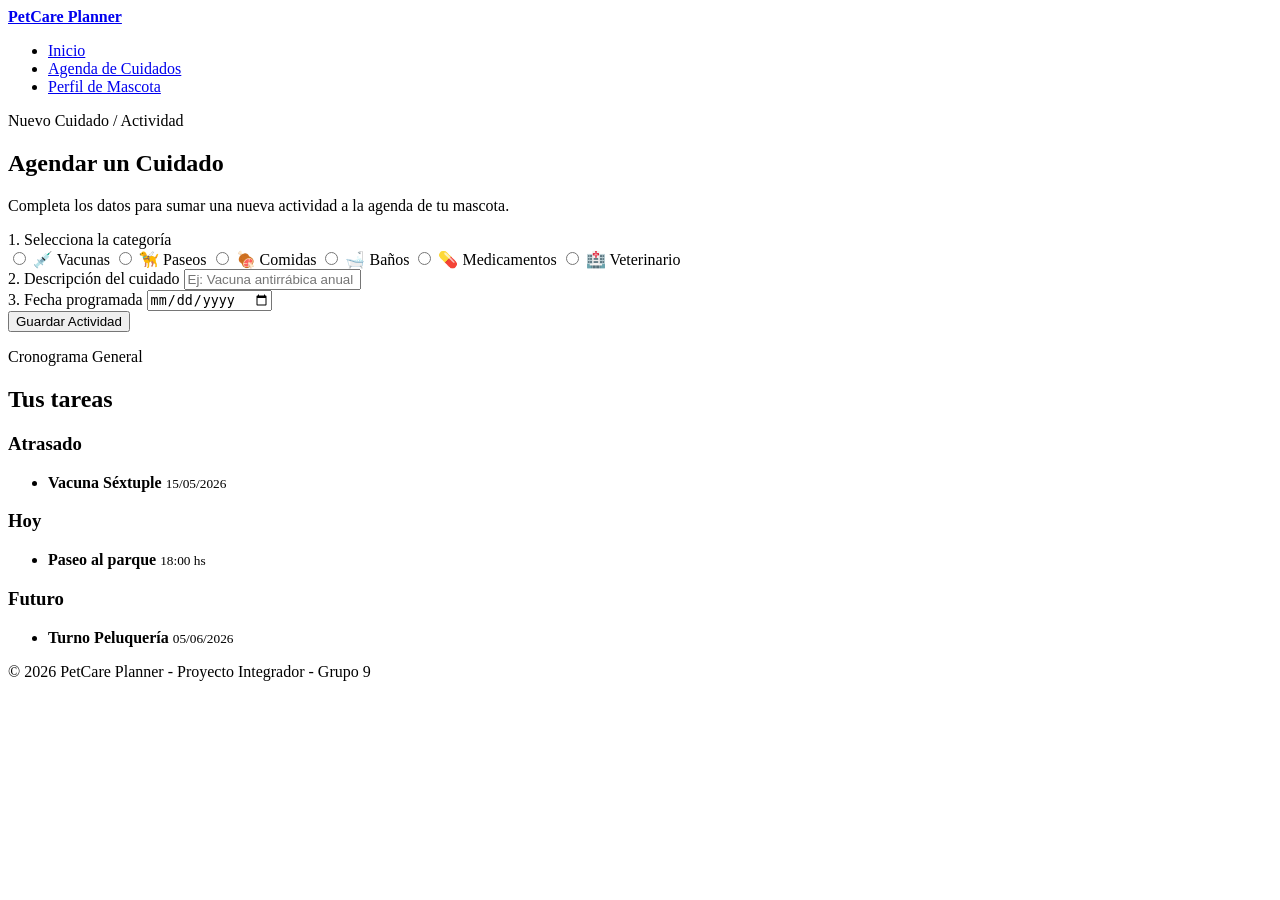
==== pages/agenda.html @ 50a07dba "feat: estructura agenda.html cuidados" ====
<!DOCTYPE html>
<html lang="es">
<head>
    <meta charset="UTF-8">
    <meta name="viewport" content="width=device-width, initial-scale=1.0">
    <title>Agenda de Cuidados - PetCare Planner</title>
    <link rel="stylesheet" href="../assets/css/agenda.css">
    
</head>
<body>
    
    <header>
        <nav>
            <a href="../index.html"><strong>PetCare Planner</strong></a>
            <ul>
                <li><a href="../index.html">Inicio</a></li>
                <li><a href="#" aria-current="page">Agenda de Cuidados</a></li>
                <li><a href="./perfil.html">Perfil de Mascota</a></li>
            </ul>
        </nav>
    </header>

    <main>
        <!-- COLUMNA 1: Formulario (Izquierda) -->
        <section id="agenda-seccion" class="columna-izquierda">
            <p class="eyebrow">Nuevo Cuidado / Actividad</p>
            <h1 id="page-title">Agendar un <span>Cuidado</span></h1>
            <p class="intro">Completa los datos para sumar una nueva actividad a la agenda de tu mascota.</p>

            <form id="form-actividad" class="task-form form-agenda" aria-label="Formulario para agendar nuevo cuidado">
                
                <!-- Categoría -->
                <div class="form-field campo-completo">
                    <label>1. Selecciona la categoría</label>
                    <div class="categorias-grid">
                        <label class="categoria-btn"><input type="radio" name="categoria" value="vacunas" required> 💉 Vacunas</label>
                        <label class="categoria-btn"><input type="radio" name="categoria" value="paseos"> 🦮 Paseos</label>
                        <label class="categoria-btn"><input type="radio" name="categoria" value="comidas"> 🍖 Comidas</label>
                        <label class="categoria-btn"><input type="radio" name="categoria" value="banos"> 🛁 Baños</label>
                        <label class="categoria-btn"><input type="radio" name="categoria" value="medicamentos"> 💊 Medicamentos</label>
                        <label class="categoria-btn"><input type="radio" name="categoria" value="veterinario"> 🏥 Veterinario</label>
                    </div>
                </div>

                <!-- Descripción -->
                <div class="form-field campo-completo">
                    <label for="descripcion">2. Descripción del cuidado</label>
                    <input id="descripcion" name="descripcion" type="text" placeholder="Ej: Vacuna antirrábica anual" required>
                </div>

                <!-- Fecha -->
                <div class="form-field campo-completo">
                    <label for="fecha">3. Fecha programada</label>
                    <input id="fecha" name="fecha" type="date" required>
                </div>

                <button class="primary-action btn-guardar" type="submit">Guardar Actividad</button>
            </form>
        </section>

        <!-- COLUMNA 2: Cronograma / Semáforo (Derecha) -->
        <aside class="preview-card columna-derecha" aria-labelledby="preview-title">
            <header class="preview-head">
                <p class="eyebrow">Cronograma General</p>
                <h2 id="preview-title">Tus tareas</h2>
            </header>

            <div class="contenedor-semaforo">
                <!-- Atrasado -->
                <article id="tareas-vencidas" class="card-estado card-atrasado">
                    <h3>Atrasado</h3>
                    <ul class="task-list" data-task-group="vencidas">
                        <li>
                            <div>
                                <strong>Vacuna Séxtuple</strong>
                                <small>15/05/2026</small>
                            </div>
                            <div class="pulse-dot dot-atrasado"></div>
                        </li>
                    </ul>
                </article>

                <!-- Hoy -->
                <article id="tareas-hoy" class="card-estado card-hoy">
                    <h3>Hoy</h3>
                    <ul class="task-list" data-task-group="hoy">
                        <li>
                            <div>
                                <strong>Paseo al parque</strong>
                                <small>18:00 hs</small>
                            </div>
                            <div class="pulse-dot dot-hoy"></div>
                        </li>
                    </ul>
                </article>

                <!-- Futuro -->
                <article id="tareas-futuras" class="card-estado card-futuro">
                    <h3>Futuro</h3>
                    <ul class="task-list" data-task-group="futuras">
                        <li>
                            <div>
                                <strong>Turno Peluquería</strong>
                                <small>05/06/2026</small>
                            </div>
                            <div class="pulse-dot dot-futuro"></div>
                        </li>
                    </ul>
                </article>
            </div>
        </aside>
    </main>

    <footer>
        <p>&copy; 2026 PetCare Planner - Proyecto Integrador - Grupo 9</p>
    </footer>

</body>
</html>
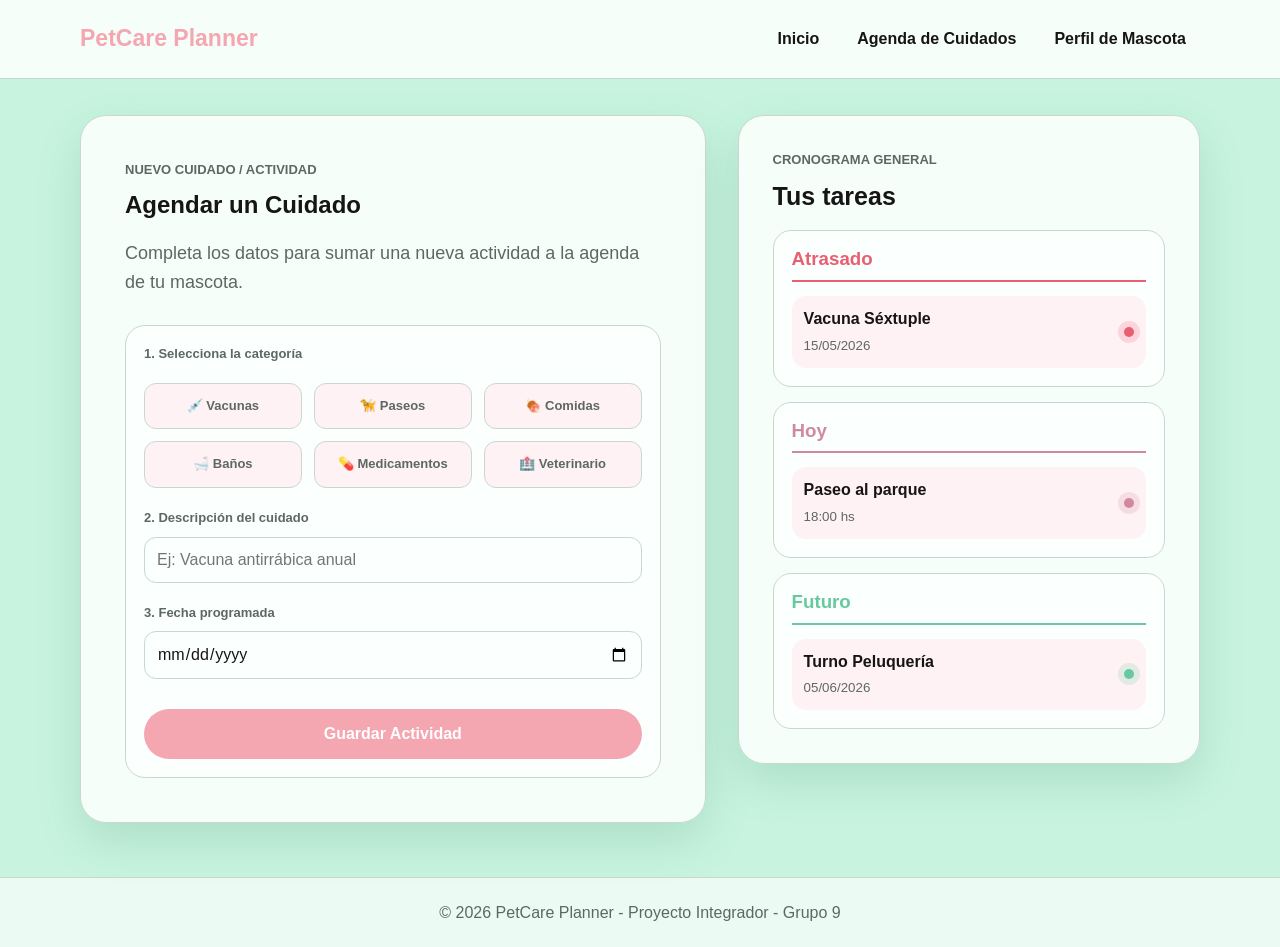
==== commit 63778622: "feat: arreglo en agenda.html modo oscuro" ====
--- a/pages/agenda.html
+++ b/pages/agenda.html
@@ -115,5 +115,7 @@
         <p>&copy; 2026 PetCare Planner - Proyecto Integrador - Grupo 9</p>
     </footer>
 
+    <script src="../assets/js/theme.js"></script>
+    <script src="assets/js/main.js"></script>
 </body>
 </html>
--- a/assets/css/agenda.css
+++ b/assets/css/agenda.css
@@ -0,0 +1,400 @@
+/* =========================================
+ 1. ESTILOS GLOBALES (El código de tu compañera)
+  ========================================= */
+:root {
+    --fondo: #c8f4df;
+    --panel: #fbfffd;
+    --panel-transparente: rgba(251, 255, 253, 0.9);
+    --panel-suave: #fff2f5;
+    --texto: #171416;
+    --texto-suave: #5e6862;
+    --rosa: #f4a6b1;
+    --rosa-fuerte: #e95f72;
+    --verde: #69c99e;
+    --linea: #c9d8cf;
+    --sombra: 0 18px 45px rgba(38, 111, 79, 0.16);
+}
+
+* {
+    box-sizing: border-box;
+    margin: 0;
+    padding: 0;
+}
+
+html {
+    scroll-behavior: smooth;
+}
+
+body {
+    min-height: 100vh;
+    font-family: Arial, Helvetica, sans-serif;
+    line-height: 1.6;
+    background: var(--fondo);
+    color: var(--texto);
+}
+
+button,
+input,
+select {
+    font: inherit;
+}
+
+button {
+    border: 0;
+    cursor: pointer;
+}
+
+header {
+    position: sticky;
+    top: 0;
+    z-index: 10;
+    border-bottom: 1px solid var(--linea);
+    background: var(--panel-transparente);
+    backdrop-filter: blur(14px);
+}
+
+nav {
+    display: flex;
+    align-items: center;
+    justify-content: space-between;
+    gap: 24px;
+    width: min(1120px, calc(100% - 40px));
+    margin: 0 auto;
+    padding: 18px 0;
+}
+
+nav a {
+    color: var(--texto);
+    text-decoration: none;
+}
+
+nav strong {
+    color: var(--rosa);
+    font-size: 23px;
+}
+
+nav ul {
+    display: flex;
+    align-items: center;
+    gap: 10px;
+    list-style: none;
+}
+
+nav li a {
+    display: inline-flex;
+    align-items: center;
+    min-height: 40px;
+    padding: 8px 14px;
+    border-radius: 999px;
+    font-weight: 700;
+}
+
+nav li a:hover,
+nav li a:focus-visible {
+    color: var(--rosa-fuerte);
+    background: var(--panel-suave);
+    outline: none;
+}
+
+main {
+    display: grid;
+    grid-template-columns: minmax(0, 1.15fr) minmax(300px, 0.85fr);
+    align-items: stretch;
+    gap: 32px;
+    width: min(1120px, calc(100% - 40px));
+    margin: 0 auto;
+    padding: 36px 0 54px;
+}
+
+.preview-card {
+    border: 1px solid var(--linea);
+    border-radius: 26px;
+    background: var(--panel-transparente);
+    box-shadow: var(--sombra);
+}
+
+.eyebrow {
+    margin-bottom: 12px;
+    color: var(--texto-suave);
+    font-size: 13px;
+    font-weight: 800;
+    letter-spacing: 0;
+    text-transform: uppercase;
+}
+
+h1,
+h2,
+h3 {
+    line-height: 1.12; 
+}
+
+h1 {
+    /* max-width: 740px; */
+    /* font-size: clamp(38px, 5vw, 64px); */
+}
+
+h1 span {
+    color: var();
+}
+
+.intro {
+    max-width: 690px;
+    margin-top: 20px;
+    color: var(--texto-suave);
+    font-size: 18px;
+}
+
+.primary-action {
+    display: inline-flex;
+    align-items: center;
+    justify-content: center;
+    min-height: 46px;
+    padding: 12px 22px;
+    border-radius: 999px;
+    font-weight: 800;
+    color: #ffffff;
+    background: var(--rosa);
+}
+
+.task-form {
+    display: grid;
+    grid-template-columns: repeat(3, minmax(0, 1fr));
+    align-items: end;
+    gap: 14px;
+    margin-top: 26px;
+    padding: 18px;
+    border: 1px solid var(--linea);
+    border-radius: 20px;
+    background: var(--panel);
+}
+
+.form-field {
+    display: grid;
+    gap: 8px;
+    min-width: 0;
+}
+
+.task-form label {
+    color: var(--texto-suave);
+    font-size: 13px;
+    font-weight: 800;
+}
+
+.task-form input,
+.task-form select {
+    width: 100%;
+    min-width: 0;
+    min-height: 42px;
+    padding: 9px 12px;
+    border: 1px solid var(--linea);
+    border-radius: 12px;
+    color: var(--texto);
+    background: var(--panel);
+}
+
+.task-form button {
+    grid-column: 1 / -1;
+}
+
+.preview-card {
+    display: flex;
+    flex-direction: column;
+    min-height: 406px;
+    padding: 34px;
+}
+
+.preview-card .preview-head {
+    position: static;
+    border: 0;
+    background: transparent;
+    backdrop-filter: none;
+}
+
+.preview-head h2 {
+    font-size: 25px;
+}
+
+.pulse-dot {
+    width: 10px;
+    height: 10px;
+    border-radius: 50%;
+    background: var(--verde);
+    box-shadow: 0 0 0 6px rgba(105, 201, 158, 0.2);
+}
+
+footer {
+    padding: 22px;
+    border-top: 1px solid var(--linea);
+    color: var(--texto-suave);
+    background: rgba(251, 255, 253, 0.7);
+    text-align: center;
+}
+
+/* =========================================
+           2. ESTILOS ESPECÍFICOS DE LA AGENDA
+           ========================================= */
+#agenda-seccion {
+    border: 1px solid var(--linea);
+    border-radius: 26px;
+    background: var(--panel-transparente);
+    box-shadow: var(--sombra);
+    padding: 44px;
+}
+
+/* Forzamos el layout en dos columnas para escritorio */
+.columna-izquierda {
+    grid-column: 1;
+    align-self: start;
+}
+
+.columna-derecha {
+    grid-column: 2;
+    height: fit-content;
+}
+
+.form-agenda {
+    display: flex !important;
+    flex-direction: column;
+    gap: 20px;
+    margin-top: 28px;
+}
+
+.campo-completo {
+    width: 100%;
+}
+
+.btn-guardar {
+    margin-top: 10px;
+    width: 100%;
+}
+
+/* Grilla de Categorías del Boceto */
+.categorias-grid {
+    display: grid;
+    grid-template-columns: repeat(3, 1fr);
+    gap: 12px;
+    margin-top: 10px;
+}
+
+.categoria-btn {
+    background: var(--panel-suave);
+    border: 1px solid var(--linea);
+    border-radius: 12px;
+    padding: 12px 8px;
+    text-align: center;
+    cursor: pointer;
+    transition: all 0.3s ease;
+    color: var(--texto-suave);
+    font-weight: bold;
+    font-size: 13px;
+    display: flex;
+    align-items: center;
+    justify-content: center;
+    gap: 6px;
+}
+
+.categoria-btn:hover {
+    background: var(--panel);
+    border-color: var(--rosa);
+    color: var(--texto);
+}
+
+.categoria-btn input {
+    display: none;
+}
+
+/* Botón seleccionado en verde */
+.categoria-btn:has(input:checked) {
+    background: var(--verde);
+    color: #ffffff;
+    border-color: var(--verde);
+    box-shadow: 0 4px 10px rgba(105, 201, 158, 0.3);
+}
+
+/* Semáforo del Cronograma */
+.contenedor-semaforo {
+    display: flex;
+    flex-direction: column;
+    gap: 15px;
+    margin-top: 20px;
+}
+
+.card-estado {
+    padding: 18px;
+    border: 1px solid var(--linea);
+    border-radius: 18px;
+    background: var(--panel);
+}
+
+.card-estado h3 {
+    margin-bottom: 14px;
+    padding-bottom: 10px;
+    border-bottom: 2px solid currentColor;
+}
+
+.card-atrasado h3 {
+    color: var(--rosa-fuerte);
+}
+
+.dot-atrasado {
+    background: var(--rosa-fuerte) !important;
+    box-shadow: 0 0 0 6px rgba(233, 95, 114, 0.2) !important;
+}
+
+.card-hoy h3 {
+    color: #cf89a1;
+}
+
+.dot-hoy {
+    background: #cf89a1 !important;
+    box-shadow: 0 0 0 6px rgba(207, 137, 161, 0.2) !important;
+}
+
+.card-futuro h3 {
+    color: var(--verde);
+}
+
+.task-list {
+    display: grid;
+    gap: 10px;
+    list-style: none;
+}
+
+.task-list li {
+    display: flex;
+    align-items: center;
+    justify-content: space-between;
+    gap: 12px;
+    padding: 10px 12px;
+    border-radius: 14px;
+    background: var(--panel-suave);
+}
+
+.task-list strong {
+    display: block;
+}
+
+.task-list small {
+    color: var(--texto-suave);
+}
+
+/* Responsive Mobile */
+@media (max-width: 860px) {
+    main {
+        grid-template-columns: 1fr;
+    }
+
+    .columna-izquierda,
+    .columna-derecha {
+        grid-column: 1 / -1;
+    }
+
+    .categorias-grid {
+        grid-template-columns: repeat(2, 1fr);
+    }
+
+    nav {
+        flex-direction: column;
+        align-items: flex-start;
+    }
+}
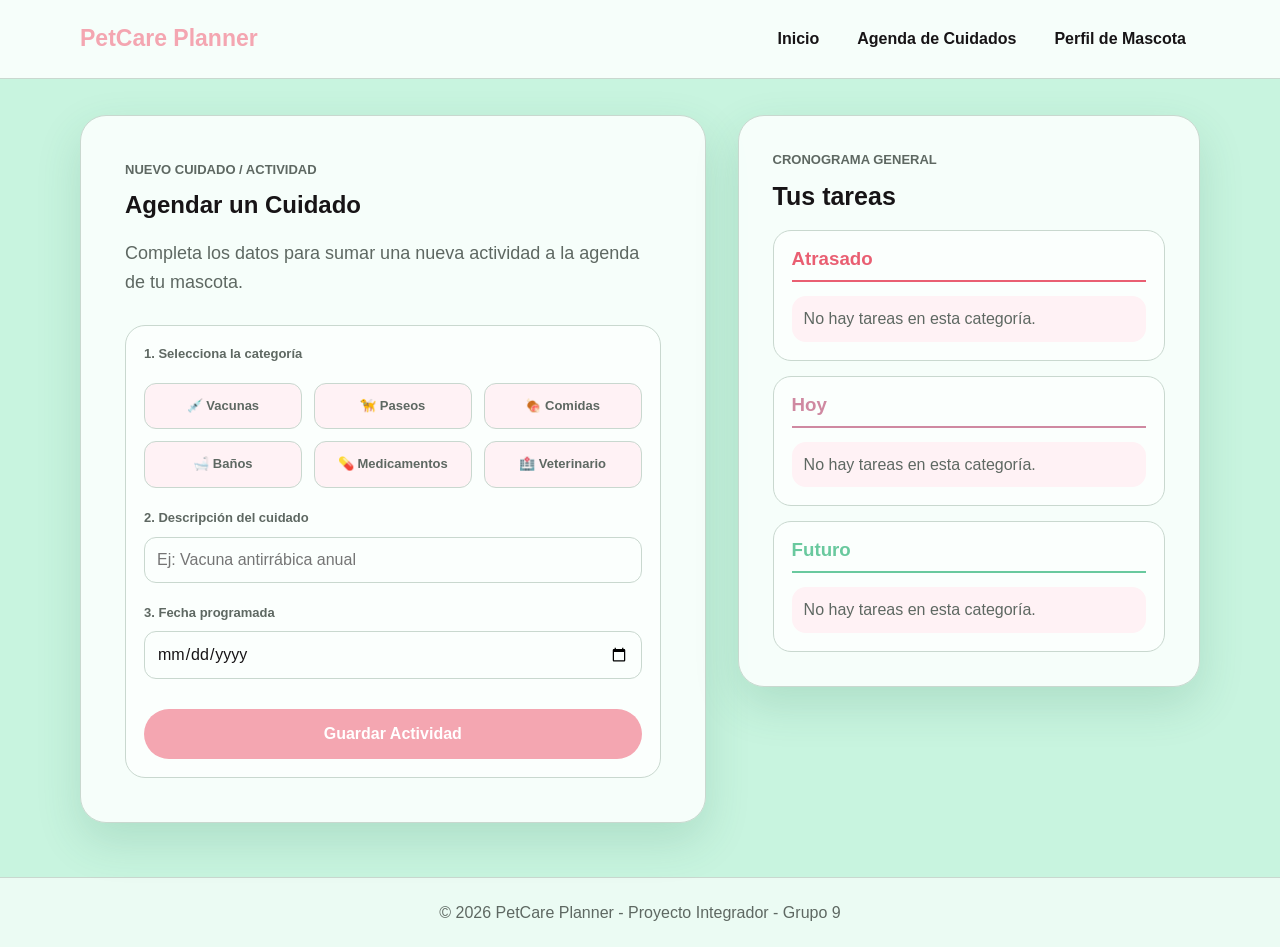
==== commit f73617a7: "feat: vinculando html con js" ====
--- a/pages/agenda.html
+++ b/pages/agenda.html
@@ -54,6 +54,7 @@
                     <input id="fecha" name="fecha" type="date" required>
                 </div>
 
+                <!-- Boton guardar -->
                 <button class="primary-action btn-guardar" type="submit">Guardar Actividad</button>
             </form>
         </section>
@@ -116,6 +117,7 @@
     </footer>
 
     <script src="../assets/js/theme.js"></script>
-    <script src="assets/js/main.js"></script>
+    <!-- <script src="assets/js/main.js"></script> -->
+    <script src="../assets/js/agenda.js"></script>
 </body>
 </html>
--- a/assets/css/agenda.css
+++ b/assets/css/agenda.css
@@ -33,6 +33,20 @@
     color: var(--texto);
 }
 
+body.dark-mode { 
+            --fondo: #17231f; 
+            --panel: #20322d; 
+            --panel-transparente: rgba(32, 50, 45, 0.94); 
+            --panel-suave: #2b4039; 
+            --texto: #f8fbf8; 
+            --texto-suave: #d4e2dc; 
+            --rosa: #ffa1b2; 
+            --rosa-fuerte: #ff8094; 
+            --verde: #78d9ac; 
+            --linea: #3e544d; 
+            --sombra: 0 18px 45px rgba(0, 0, 0, 0.28); 
+        }
+
 button,
 input,
 select {
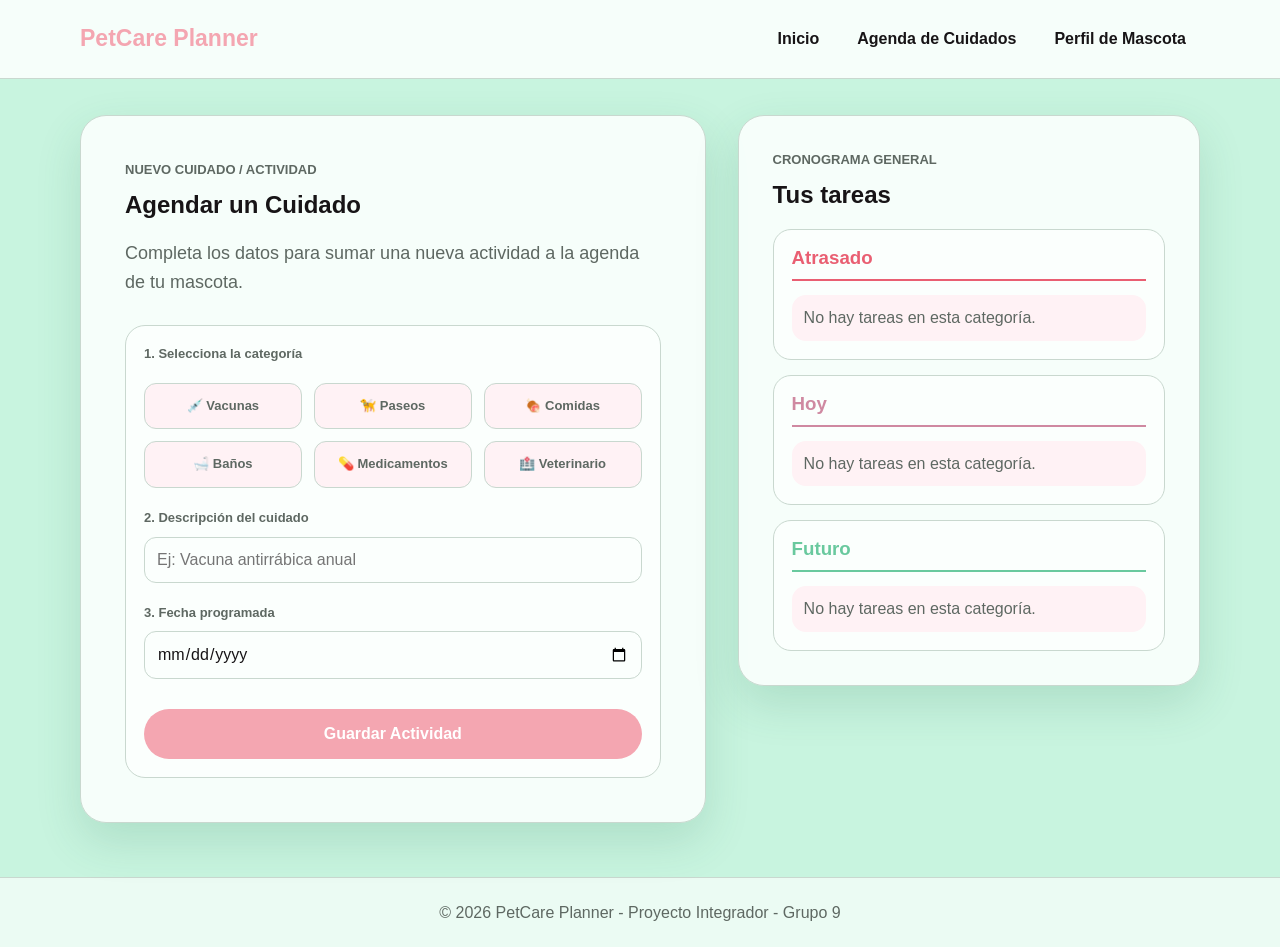
==== commit 1a2090a8: "feat: corrección del aside en dekstop" ====
--- a/pages/agenda.html
+++ b/pages/agenda.html
@@ -61,10 +61,10 @@
 
         <!-- COLUMNA 2: Cronograma / Semáforo (Derecha) -->
         <aside class="preview-card columna-derecha" aria-labelledby="preview-title">
-            <header class="preview-head">
+            <!-- <header class="preview-head"> -->
                 <p class="eyebrow">Cronograma General</p>
                 <h2 id="preview-title">Tus tareas</h2>
-            </header>
+            <!-- </header> -->
 
             <div class="contenedor-semaforo">
                 <!-- Atrasado -->
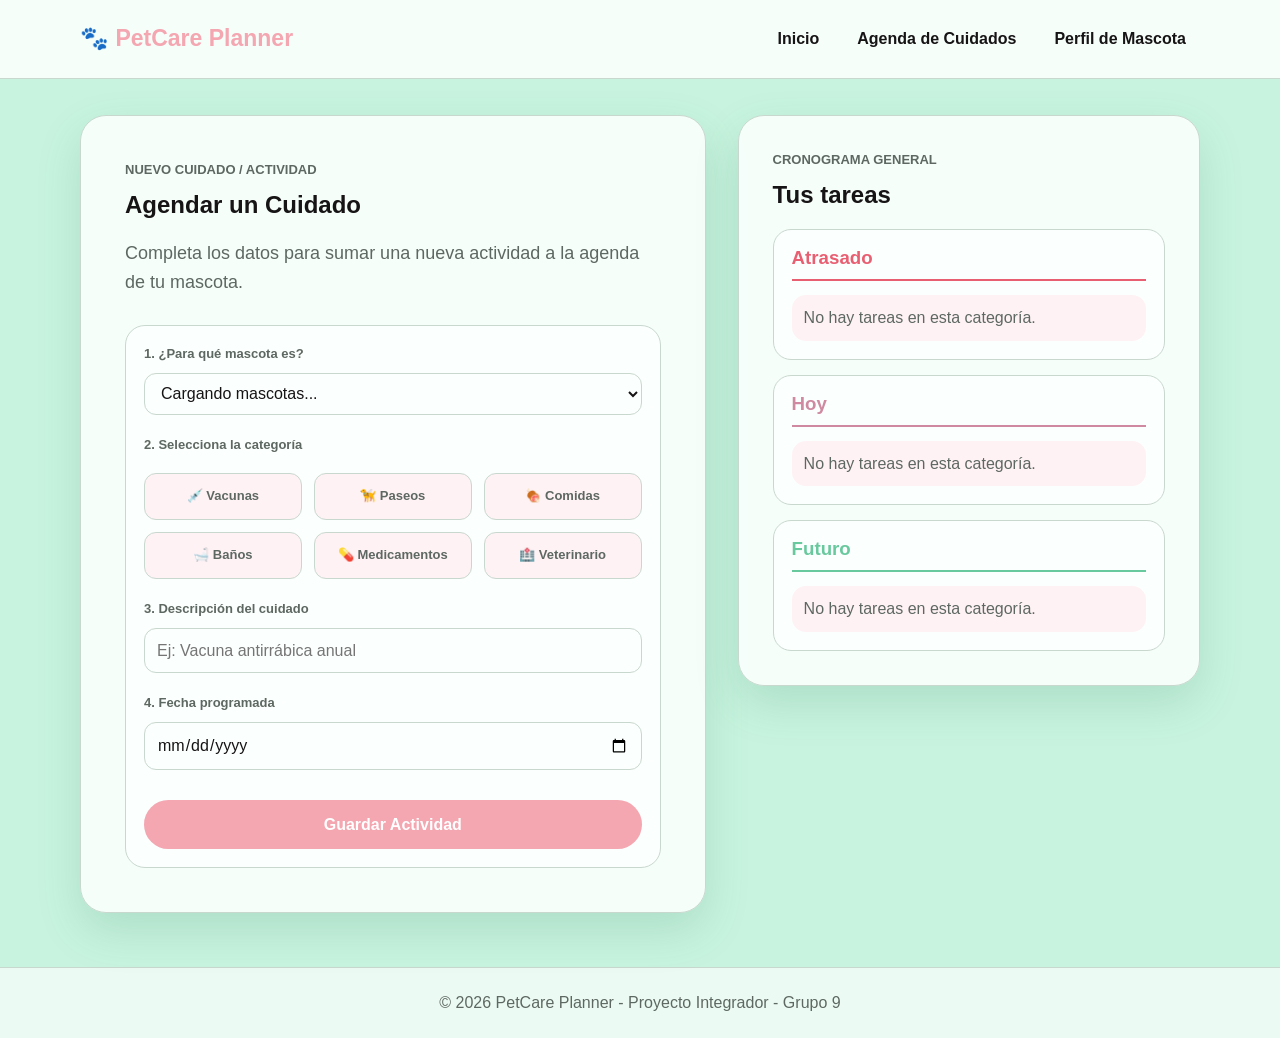
==== commit 38e36ca6: "docs,chore: add icon and update README" ====
--- a/pages/agenda.html
+++ b/pages/agenda.html
@@ -5,13 +5,13 @@
     <meta name="viewport" content="width=device-width, initial-scale=1.0">
     <title>Agenda de Cuidados - PetCare Planner</title>
     <link rel="stylesheet" href="../assets/css/agenda.css">
-    
+    <link rel="icon" type="image/png" href="../assets/img/my-icon.png">
 </head>
 <body>
     
     <header>
         <nav>
-            <a href="../index.html"><strong>PetCare Planner</strong></a>
+            <a href="../index.html"><strong>🐾 PetCare Planner</strong></a>
             <ul>
                 <li><a href="../index.html">Inicio</a></li>
                 <li><a href="#" aria-current="page">Agenda de Cuidados</a></li>
@@ -28,10 +28,16 @@
             <p class="intro">Completa los datos para sumar una nueva actividad a la agenda de tu mascota.</p>
 
             <form id="form-actividad" class="task-form form-agenda" aria-label="Formulario para agendar nuevo cuidado">
-                
-                <!-- Categoría -->
+    
                 <div class="form-field campo-completo">
-                    <label>1. Selecciona la categoría</label>
+                    <label for="mascota-select">1. ¿Para qué mascota es?</label>
+                    <select id="mascota-select" name="mascota" required>
+                        <option value="" disabled selected>Cargando mascotas...</option>
+                        </select>
+                </div>
+
+                <div class="form-field campo-completo">
+                    <label>2. Selecciona la categoría</label>
                     <div class="categorias-grid">
                         <label class="categoria-btn"><input type="radio" name="categoria" value="vacunas" required> 💉 Vacunas</label>
                         <label class="categoria-btn"><input type="radio" name="categoria" value="paseos"> 🦮 Paseos</label>
@@ -42,19 +48,16 @@
                     </div>
                 </div>
 
-                <!-- Descripción -->
                 <div class="form-field campo-completo">
-                    <label for="descripcion">2. Descripción del cuidado</label>
+                    <label for="descripcion">3. Descripción del cuidado</label>
                     <input id="descripcion" name="descripcion" type="text" placeholder="Ej: Vacuna antirrábica anual" required>
                 </div>
 
-                <!-- Fecha -->
                 <div class="form-field campo-completo">
-                    <label for="fecha">3. Fecha programada</label>
+                    <label for="fecha">4. Fecha programada</label>
                     <input id="fecha" name="fecha" type="date" required>
                 </div>
 
-                <!-- Boton guardar -->
                 <button class="primary-action btn-guardar" type="submit">Guardar Actividad</button>
             </form>
         </section>
--- a/assets/css/agenda.css
+++ b/assets/css/agenda.css
@@ -1,6 +1,3 @@
-/* =========================================
- 1. ESTILOS GLOBALES (El código de tu compañera)
-  ========================================= */
 :root {
     --fondo: #c8f4df;
     --panel: #fbfffd;
@@ -141,16 +138,16 @@
 h3 {
     line-height: 1.12; 
 }
-
+/*
 h1 {
-    /* max-width: 740px; */
-    /* font-size: clamp(38px, 5vw, 64px); */
+    max-width: 740px; 
+    font-size: clamp(38px, 5vw, 64px); 
 }
 
 h1 span {
-    color: var();
-}
-
+    color: var(--rosa);
+}
+*/
 .intro {
     max-width: 690px;
     margin-top: 20px;
@@ -244,9 +241,7 @@
     text-align: center;
 }
 
-/* =========================================
-           2. ESTILOS ESPECÍFICOS DE LA AGENDA
-           ========================================= */
+/* ESTILOS ESPECÍFICOS DE LA AGENDA */
 #agenda-seccion {
     border: 1px solid var(--linea);
     border-radius: 26px;
@@ -411,4 +406,21 @@
         flex-direction: column;
         align-items: flex-start;
     }
-}+
+    nav ul {
+        flex-direction: column; /* Apila los botones uno debajo del otro */
+        align-items: stretch; 
+        width: 100%;
+        padding-top: 10px;
+    }
+
+    nav {
+        position: sticky !important;
+        top: 0 !important;
+        z-index: 999 !important; /* Obliga al menú a estar siempre por encima del contenido */
+        background: var(--panel-transparente) !important;
+        backdrop-filter: blur(16px) !important;
+        -webkit-backdrop-filter: blur(16px) !important; /* Soporte extra para que el vidrio borroso funcione en celulares Safari/iPhone */
+    }
+}
+
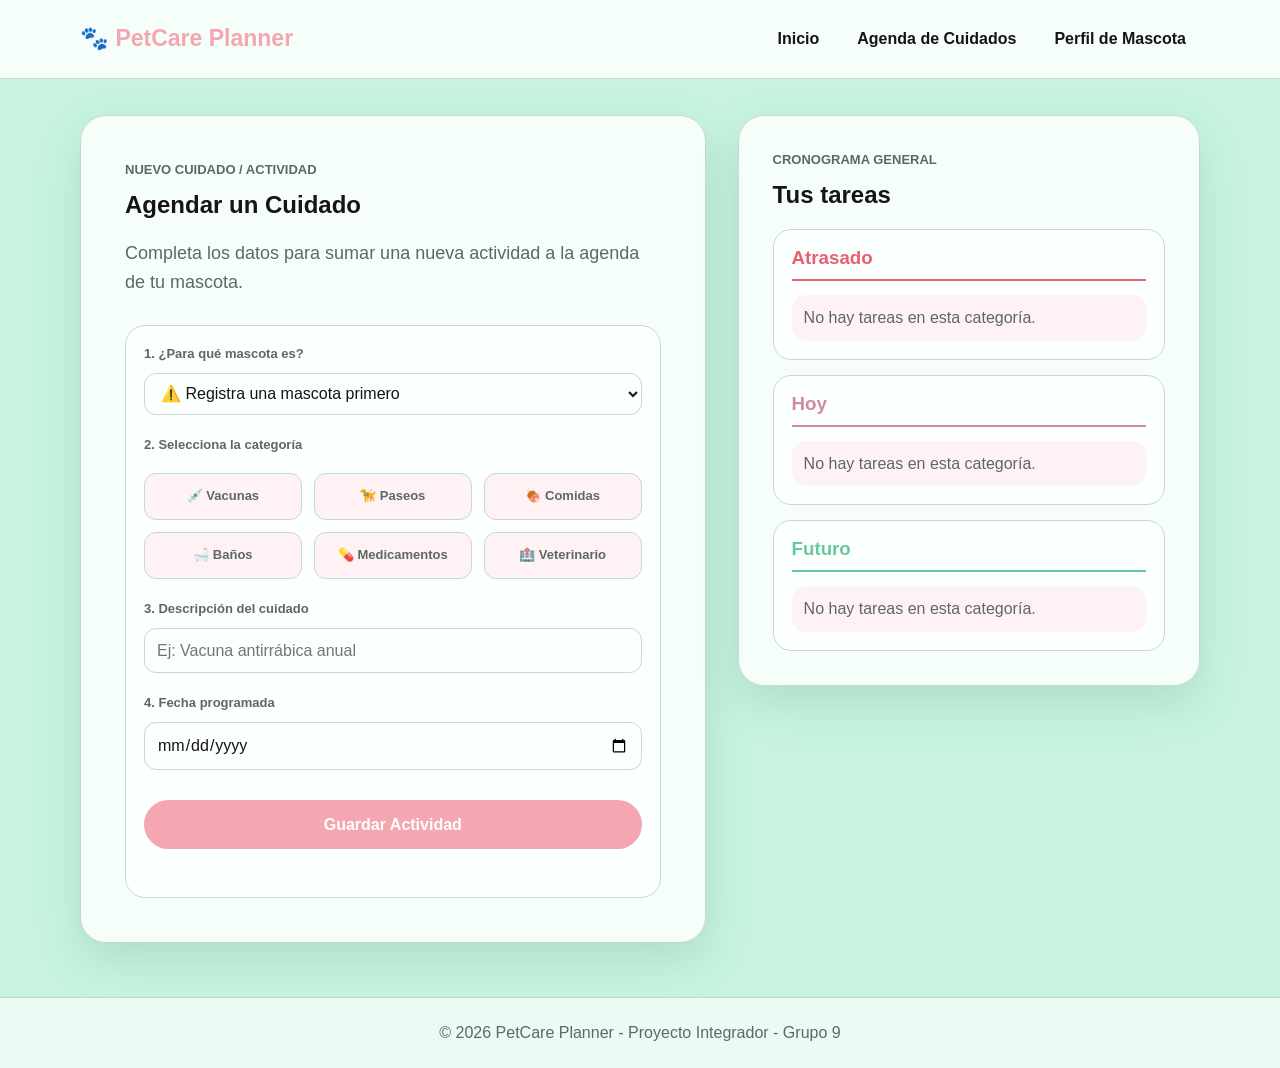
==== commit b3322180: "fix: correct logic errors and improve stability in JS files" ====
--- a/pages/agenda.html
+++ b/pages/agenda.html
@@ -59,6 +59,7 @@
                 </div>
 
                 <button class="primary-action btn-guardar" type="submit">Guardar Actividad</button>
+                <p id="form-message" class="form-message" role="status" style="margin-top: 10px; font-weight: bold;"></p>
             </form>
         </section>
 
@@ -70,46 +71,19 @@
             <!-- </header> -->
 
             <div class="contenedor-semaforo">
-                <!-- Atrasado -->
                 <article id="tareas-vencidas" class="card-estado card-atrasado">
                     <h3>Atrasado</h3>
-                    <ul class="task-list" data-task-group="vencidas">
-                        <li>
-                            <div>
-                                <strong>Vacuna Séxtuple</strong>
-                                <small>15/05/2026</small>
-                            </div>
-                            <div class="pulse-dot dot-atrasado"></div>
-                        </li>
-                    </ul>
+                    <ul class="task-list" data-task-group="vencidas"></ul>
                 </article>
 
-                <!-- Hoy -->
                 <article id="tareas-hoy" class="card-estado card-hoy">
                     <h3>Hoy</h3>
-                    <ul class="task-list" data-task-group="hoy">
-                        <li>
-                            <div>
-                                <strong>Paseo al parque</strong>
-                                <small>18:00 hs</small>
-                            </div>
-                            <div class="pulse-dot dot-hoy"></div>
-                        </li>
-                    </ul>
+                    <ul class="task-list" data-task-group="hoy"></ul>
                 </article>
 
-                <!-- Futuro -->
                 <article id="tareas-futuras" class="card-estado card-futuro">
                     <h3>Futuro</h3>
-                    <ul class="task-list" data-task-group="futuras">
-                        <li>
-                            <div>
-                                <strong>Turno Peluquería</strong>
-                                <small>05/06/2026</small>
-                            </div>
-                            <div class="pulse-dot dot-futuro"></div>
-                        </li>
-                    </ul>
+                    <ul class="task-list" data-task-group="futuras"></ul>
                 </article>
             </div>
         </aside>
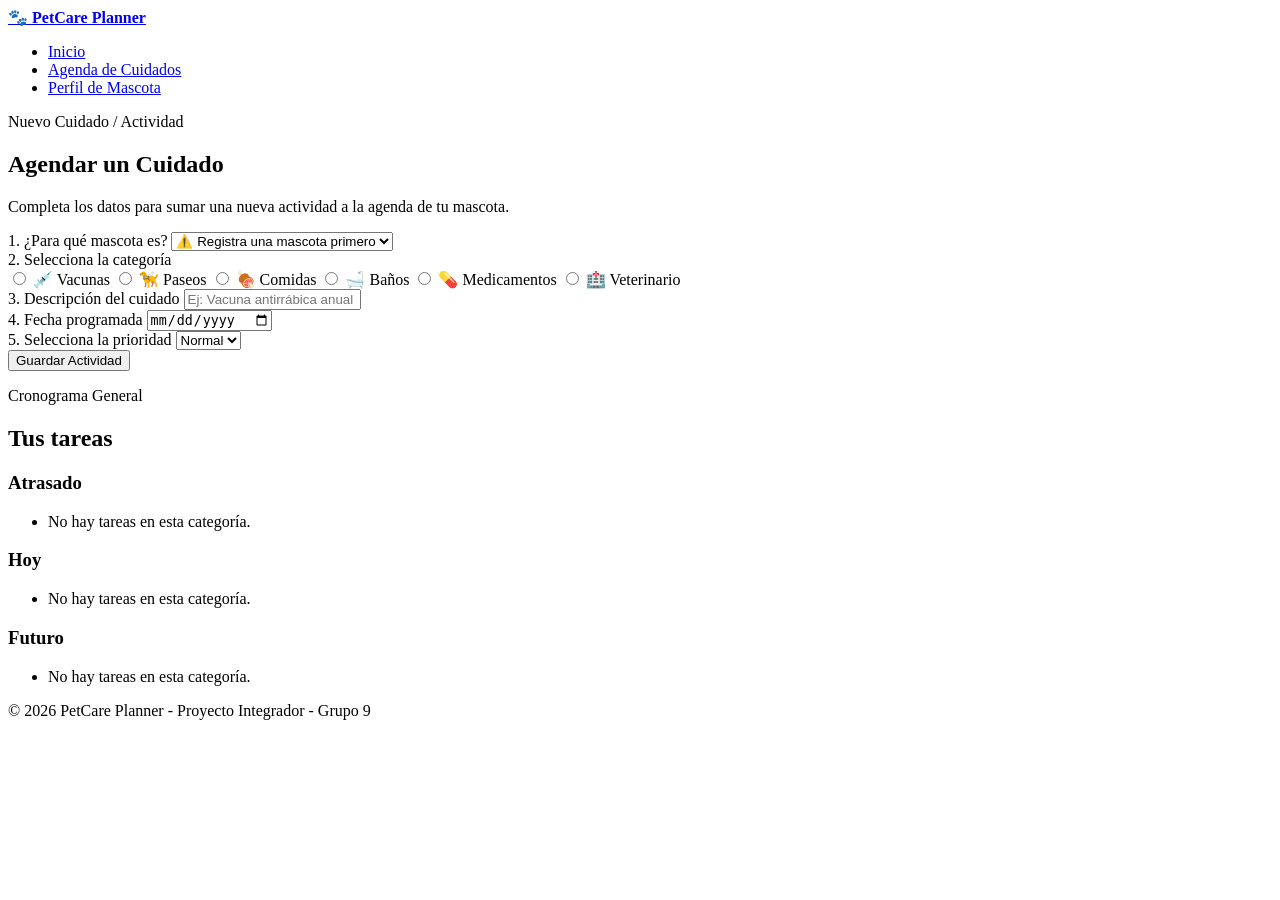
==== commit 735d5836: "feat: agregue campo de prioridad" ====
--- a/pages/agenda.html
+++ b/pages/agenda.html
@@ -1,5 +1,6 @@
 <!DOCTYPE html>
 <html lang="es">
+
 <head>
     <meta charset="UTF-8">
     <meta name="viewport" content="width=device-width, initial-scale=1.0">
@@ -7,8 +8,9 @@
     <link rel="stylesheet" href="../assets/css/agenda.css">
     <link rel="icon" type="image/png" href="../assets/img/my-icon.png">
 </head>
+
 <body>
-    
+
     <header>
         <nav>
             <a href="../index.html"><strong>🐾 PetCare Planner</strong></a>
@@ -28,29 +30,36 @@
             <p class="intro">Completa los datos para sumar una nueva actividad a la agenda de tu mascota.</p>
 
             <form id="form-actividad" class="task-form form-agenda" aria-label="Formulario para agendar nuevo cuidado">
-    
+
                 <div class="form-field campo-completo">
                     <label for="mascota-select">1. ¿Para qué mascota es?</label>
                     <select id="mascota-select" name="mascota" required>
                         <option value="" disabled selected>Cargando mascotas...</option>
-                        </select>
+                    </select>
                 </div>
 
                 <div class="form-field campo-completo">
                     <label>2. Selecciona la categoría</label>
                     <div class="categorias-grid">
-                        <label class="categoria-btn"><input type="radio" name="categoria" value="vacunas" required> 💉 Vacunas</label>
-                        <label class="categoria-btn"><input type="radio" name="categoria" value="paseos"> 🦮 Paseos</label>
-                        <label class="categoria-btn"><input type="radio" name="categoria" value="comidas"> 🍖 Comidas</label>
-                        <label class="categoria-btn"><input type="radio" name="categoria" value="banos"> 🛁 Baños</label>
-                        <label class="categoria-btn"><input type="radio" name="categoria" value="medicamentos"> 💊 Medicamentos</label>
-                        <label class="categoria-btn"><input type="radio" name="categoria" value="veterinario"> 🏥 Veterinario</label>
+                        <label class="categoria-btn"><input type="radio" name="categoria" value="vacunas" required> 💉
+                            Vacunas</label>
+                        <label class="categoria-btn"><input type="radio" name="categoria" value="paseos"> 🦮
+                            Paseos</label>
+                        <label class="categoria-btn"><input type="radio" name="categoria" value="comidas"> 🍖
+                            Comidas</label>
+                        <label class="categoria-btn"><input type="radio" name="categoria" value="banos"> 🛁
+                            Baños</label>
+                        <label class="categoria-btn"><input type="radio" name="categoria" value="medicamentos"> 💊
+                            Medicamentos</label>
+                        <label class="categoria-btn"><input type="radio" name="categoria" value="veterinario"> 🏥
+                            Veterinario</label>
                     </div>
                 </div>
 
                 <div class="form-field campo-completo">
                     <label for="descripcion">3. Descripción del cuidado</label>
-                    <input id="descripcion" name="descripcion" type="text" placeholder="Ej: Vacuna antirrábica anual" required>
+                    <input id="descripcion" name="descripcion" type="text" placeholder="Ej: Vacuna antirrábica anual"
+                        required>
                 </div>
 
                 <div class="form-field campo-completo">
@@ -58,16 +67,25 @@
                     <input id="fecha" name="fecha" type="date" required>
                 </div>
 
+                <div class="form-field campo-completo" style="grid-column: 1 / -1;">
+                    <label for="prioridad">5. Selecciona la prioridad</label>
+                    <select id="prioridad" name="prioridad" required>
+                        <option value="Normal">Normal</option>
+                        <option value="Alta">Alta</option>
+                    </select>
+                </div>
+
                 <button class="primary-action btn-guardar" type="submit">Guardar Actividad</button>
-                <p id="form-message" class="form-message" role="status" style="margin-top: 10px; font-weight: bold;"></p>
+                <p id="form-message" class="form-message" role="status" style="margin-top: 10px; font-weight: bold;">
+                </p>
             </form>
         </section>
 
         <!-- COLUMNA 2: Cronograma / Semáforo (Derecha) -->
         <aside class="preview-card columna-derecha" aria-labelledby="preview-title">
             <!-- <header class="preview-head"> -->
-                <p class="eyebrow">Cronograma General</p>
-                <h2 id="preview-title">Tus tareas</h2>
+            <p class="eyebrow">Cronograma General</p>
+            <h2 id="preview-title">Tus tareas</h2>
             <!-- </header> -->
 
             <div class="contenedor-semaforo">
@@ -97,4 +115,5 @@
     <!-- <script src="assets/js/main.js"></script> -->
     <script src="../assets/js/agenda.js"></script>
 </body>
+
 </html>
